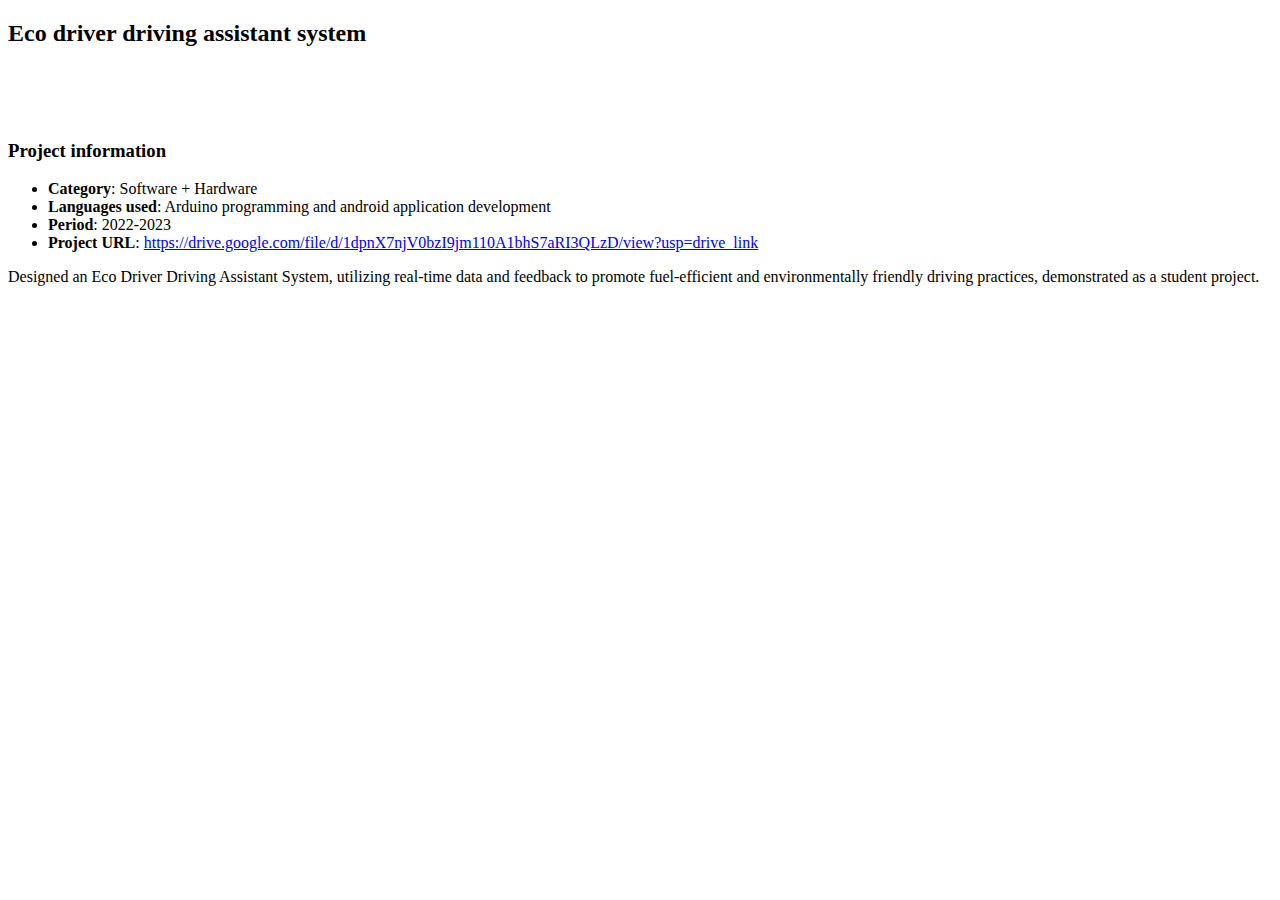
==== portfoilo_details_4.html @ 35040abf "Add files via upload" ====
<!DOCTYPE html>
<html lang="en">

<head>
  <meta charset="utf-8">
  <meta content="width=device-width, initial-scale=1.0" name="viewport">

  <title>Portfolio Details - Personal Bootstrap Template</title>
  <meta content="" name="description">
  <meta content="" name="keywords">

  <!-- Favicons -->
  <link href="assets/img/favicon.png" rel="icon">
  <link href="assets/img/apple-touch-icon.png" rel="apple-touch-icon">

  <!-- Google Fonts -->
  <link href="https://fonts.googleapis.com/css?family=Open+Sans:300,300i,400,400i,600,600i,700,700i|Raleway:300,300i,400,400i,500,500i,600,600i,700,700i|Poppins:300,300i,400,400i,500,500i,600,600i,700,700i" rel="stylesheet">

  <!-- Vendor CSS Files -->
  <link href="assets/vendor/bootstrap/css/bootstrap.min.css" rel="stylesheet">
  <link href="assets/vendor/bootstrap-icons/bootstrap-icons.css" rel="stylesheet">
  <link href="assets/vendor/boxicons/css/boxicons.min.css" rel="stylesheet">
  <link href="assets/vendor/glightbox/css/glightbox.min.css" rel="stylesheet">
  <link href="assets/vendor/remixicon/remixicon.css" rel="stylesheet">
  <link href="assets/vendor/swiper/swiper-bundle.min.css" rel="stylesheet">

  <!-- Template Main CSS File -->
  <link href="assets/css/style.css" rel="stylesheet">

  <!-- =======================================================
  * Template Name: Personal
  * Updated: Jul 27 2023 with Bootstrap v5.3.1
  * Template URL: https://bootstrapmade.com/personal-free-resume-bootstrap-template/
  * Author: BootstrapMade.com
  * License: https://bootstrapmade.com/license/
  ======================================================== -->
</head>

<body>

  <main id="main">

    <!-- ======= Portfolio Details ======= -->
    <div id="portfolio-details" class="portfolio-details">
      <div class="container">

        <div class="row">

          <div class="col-lg-8">
            <h2 class="portfolio-title">Eco driver driving assistant system</h2>

            <div class="portfolio-details-slider swiper">
              <div class="swiper-wrapper align-items-center">

                <div class="swiper-slide">
                  <img src="assets\img\portfolio\eco_2.jpg" alt="">
                </div>

                <div class="swiper-slide">
                  <img src="assets\img\portfolio\eco_3.jpg" alt="">
                </div>

                <div class="swiper-slide">
                  <img src="assets\img\portfolio\Eco-driving.jpg" alt="">
                </div>

              </div>
              <div class="swiper-pagination"></div>
            </div>

          </div>

          <div class="col-lg-4 portfolio-info">
            <h3>Project information</h3>
            <ul>
              <li><strong>Category</strong>: Software + Hardware</li>
              <li><strong>Languages used</strong>: Arduino programming and android application development</li>
              <li><strong>Period</strong>: 2022-2023</li>
              <li><strong>Project URL</strong>: <a href="#">https://drive.google.com/file/d/1dpnX7njV0bzI9jm110A1bhS7aRI3QLzD/view?usp=drive_link</a></li>
            </ul>

            <p>
                Designed an Eco Driver Driving Assistant System, utilizing real-time data and feedback to promote fuel-efficient and environmentally friendly driving practices, demonstrated as a student project.
            </p>
          </div>

        </div>

      </div>
    </div><!-- End Portfolio Details -->

  </main><!-- End #main -->



  <!-- Vendor JS Files -->
  <script src="assets/vendor/purecounter/purecounter_vanilla.js"></script>
  <script src="assets/vendor/bootstrap/js/bootstrap.bundle.min.js"></script>
  <script src="assets/vendor/glightbox/js/glightbox.min.js"></script>
  <script src="assets/vendor/isotope-layout/isotope.pkgd.min.js"></script>
  <script src="assets/vendor/swiper/swiper-bundle.min.js"></script>
  <script src="assets/vendor/waypoints/noframework.waypoints.js"></script>
  <script src="assets/vendor/php-email-form/validate.js"></script>

  <!-- Template Main JS File -->
  <script src="assets/js/main.js"></script>

</body>

</html>
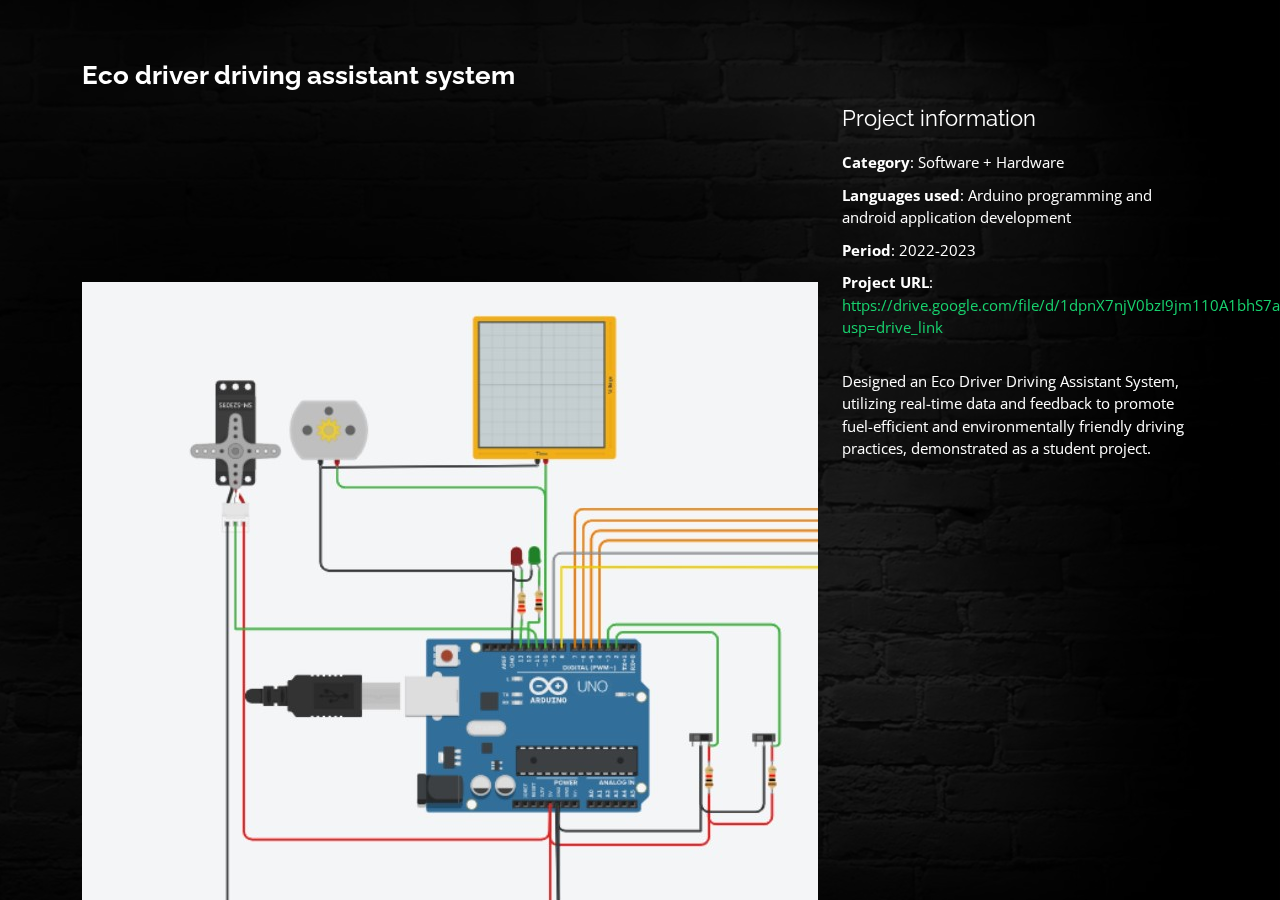
==== commit c7abf532: "Update portfoilo_details_4.html" ====
--- a/portfoilo_details_4.html
+++ b/portfoilo_details_4.html
@@ -10,22 +10,22 @@
   <meta content="" name="keywords">
 
   <!-- Favicons -->
-  <link href="assets/img/favicon.png" rel="icon">
-  <link href="assets/img/apple-touch-icon.png" rel="apple-touch-icon">
+  <link href="assets_1/img/favicon.png" rel="icon">
+  <link href="assets_1/img/apple-touch-icon.png" rel="apple-touch-icon">
 
   <!-- Google Fonts -->
   <link href="https://fonts.googleapis.com/css?family=Open+Sans:300,300i,400,400i,600,600i,700,700i|Raleway:300,300i,400,400i,500,500i,600,600i,700,700i|Poppins:300,300i,400,400i,500,500i,600,600i,700,700i" rel="stylesheet">
 
   <!-- Vendor CSS Files -->
-  <link href="assets/vendor/bootstrap/css/bootstrap.min.css" rel="stylesheet">
-  <link href="assets/vendor/bootstrap-icons/bootstrap-icons.css" rel="stylesheet">
-  <link href="assets/vendor/boxicons/css/boxicons.min.css" rel="stylesheet">
-  <link href="assets/vendor/glightbox/css/glightbox.min.css" rel="stylesheet">
-  <link href="assets/vendor/remixicon/remixicon.css" rel="stylesheet">
-  <link href="assets/vendor/swiper/swiper-bundle.min.css" rel="stylesheet">
+  <link href="assets_1/vendor/bootstrap/css/bootstrap.min.css" rel="stylesheet">
+  <link href="assets_1/vendor/bootstrap-icons/bootstrap-icons.css" rel="stylesheet">
+  <link href="assets_1/vendor/boxicons/css/boxicons.min.css" rel="stylesheet">
+  <link href="assets_1/vendor/glightbox/css/glightbox.min.css" rel="stylesheet">
+  <link href="assets_1/vendor/remixicon/remixicon.css" rel="stylesheet">
+  <link href="assets_1/vendor/swiper/swiper-bundle.min.css" rel="stylesheet">
 
   <!-- Template Main CSS File -->
-  <link href="assets/css/style.css" rel="stylesheet">
+  <link href="assets_1/css/style.css" rel="stylesheet">
 
   <!-- =======================================================
   * Template Name: Personal
@@ -53,15 +53,15 @@
               <div class="swiper-wrapper align-items-center">
 
                 <div class="swiper-slide">
-                  <img src="assets\img\portfolio\eco_2.jpg" alt="">
+                  <img src="assets_1\img\portfolio\eco_2.jpg" alt="">
                 </div>
 
                 <div class="swiper-slide">
-                  <img src="assets\img\portfolio\eco_3.jpg" alt="">
+                  <img src="assets_1\img\portfolio\eco_3.jpg" alt="">
                 </div>
 
                 <div class="swiper-slide">
-                  <img src="assets\img\portfolio\Eco-driving.jpg" alt="">
+                  <img src="assets_1\img\portfolio\Eco-driving.jpg" alt="">
                 </div>
 
               </div>
@@ -94,17 +94,17 @@
 
 
   <!-- Vendor JS Files -->
-  <script src="assets/vendor/purecounter/purecounter_vanilla.js"></script>
-  <script src="assets/vendor/bootstrap/js/bootstrap.bundle.min.js"></script>
-  <script src="assets/vendor/glightbox/js/glightbox.min.js"></script>
-  <script src="assets/vendor/isotope-layout/isotope.pkgd.min.js"></script>
-  <script src="assets/vendor/swiper/swiper-bundle.min.js"></script>
-  <script src="assets/vendor/waypoints/noframework.waypoints.js"></script>
-  <script src="assets/vendor/php-email-form/validate.js"></script>
+  <script src="assets_1/vendor/purecounter/purecounter_vanilla.js"></script>
+  <script src="assets_1/vendor/bootstrap/js/bootstrap.bundle.min.js"></script>
+  <script src="assets_1/vendor/glightbox/js/glightbox.min.js"></script>
+  <script src="assets_1/vendor/isotope-layout/isotope.pkgd.min.js"></script>
+  <script src="assets_1/vendor/swiper/swiper-bundle.min.js"></script>
+  <script src="assets_1/vendor/waypoints/noframework.waypoints.js"></script>
+  <script src="assets_1/vendor/php-email-form/validate.js"></script>
 
   <!-- Template Main JS File -->
-  <script src="assets/js/main.js"></script>
+  <script src="assets_1/js/main.js"></script>
 
 </body>
 
-</html>+</html>
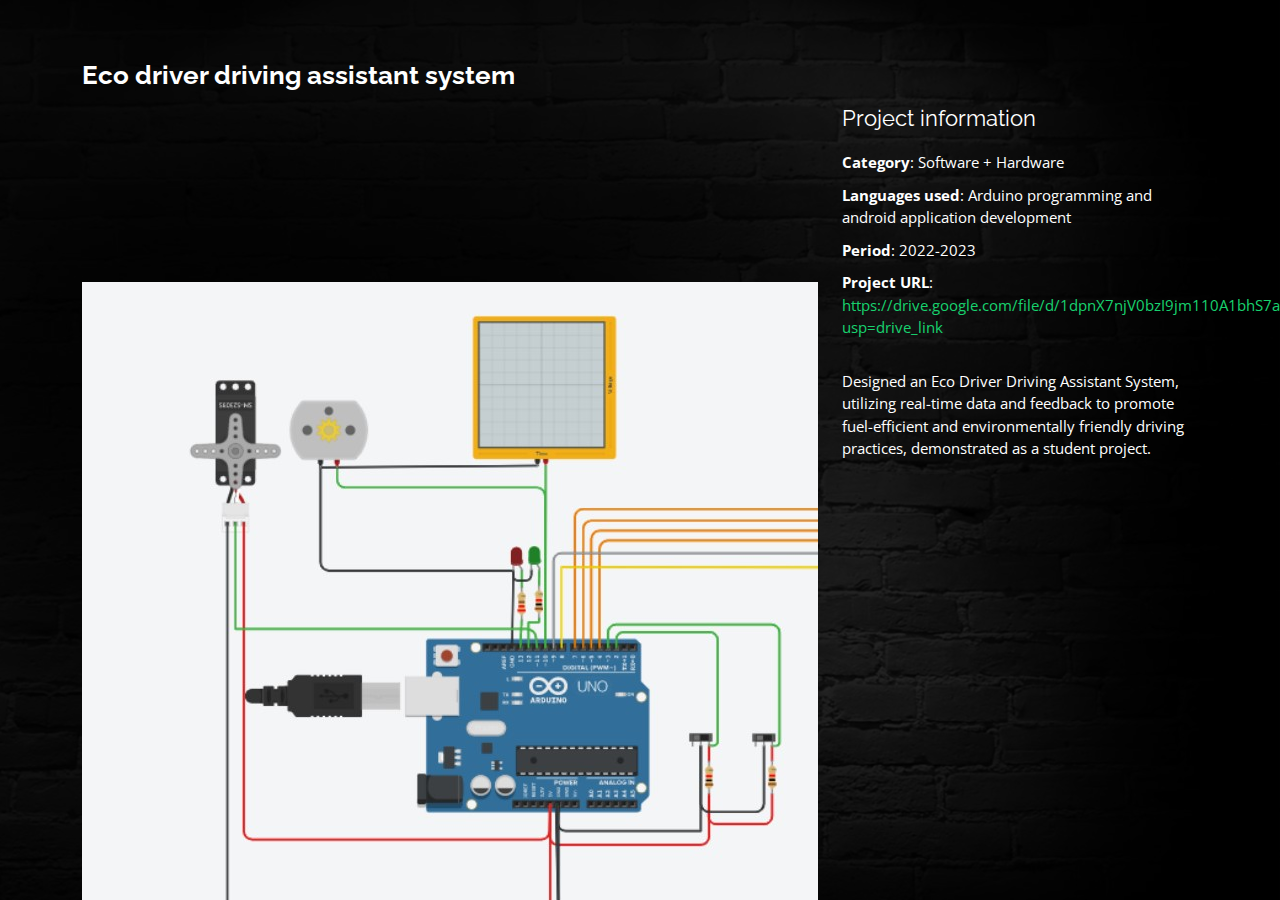
==== commit 3af4c48a: "Update portfoilo_details_4.html" ====
--- a/portfoilo_details_4.html
+++ b/portfoilo_details_4.html
@@ -5,13 +5,13 @@
   <meta charset="utf-8">
   <meta content="width=device-width, initial-scale=1.0" name="viewport">
 
-  <title>Portfolio Details - Personal Bootstrap Template</title>
+  <title>Madupu Srilekha</title>
   <meta content="" name="description">
   <meta content="" name="keywords">
 
   <!-- Favicons -->
-  <link href="assets_1/img/favicon.png" rel="icon">
-  <link href="assets_1/img/apple-touch-icon.png" rel="apple-touch-icon">
+  <link href="assets_1/img/cropped-s-favicon.png" rel="icon">
+  <link href="assets_1/img/cropped-s-favicon.png" rel="apple-touch-icon">
 
   <!-- Google Fonts -->
   <link href="https://fonts.googleapis.com/css?family=Open+Sans:300,300i,400,400i,600,600i,700,700i|Raleway:300,300i,400,400i,500,500i,600,600i,700,700i|Poppins:300,300i,400,400i,500,500i,600,600i,700,700i" rel="stylesheet">
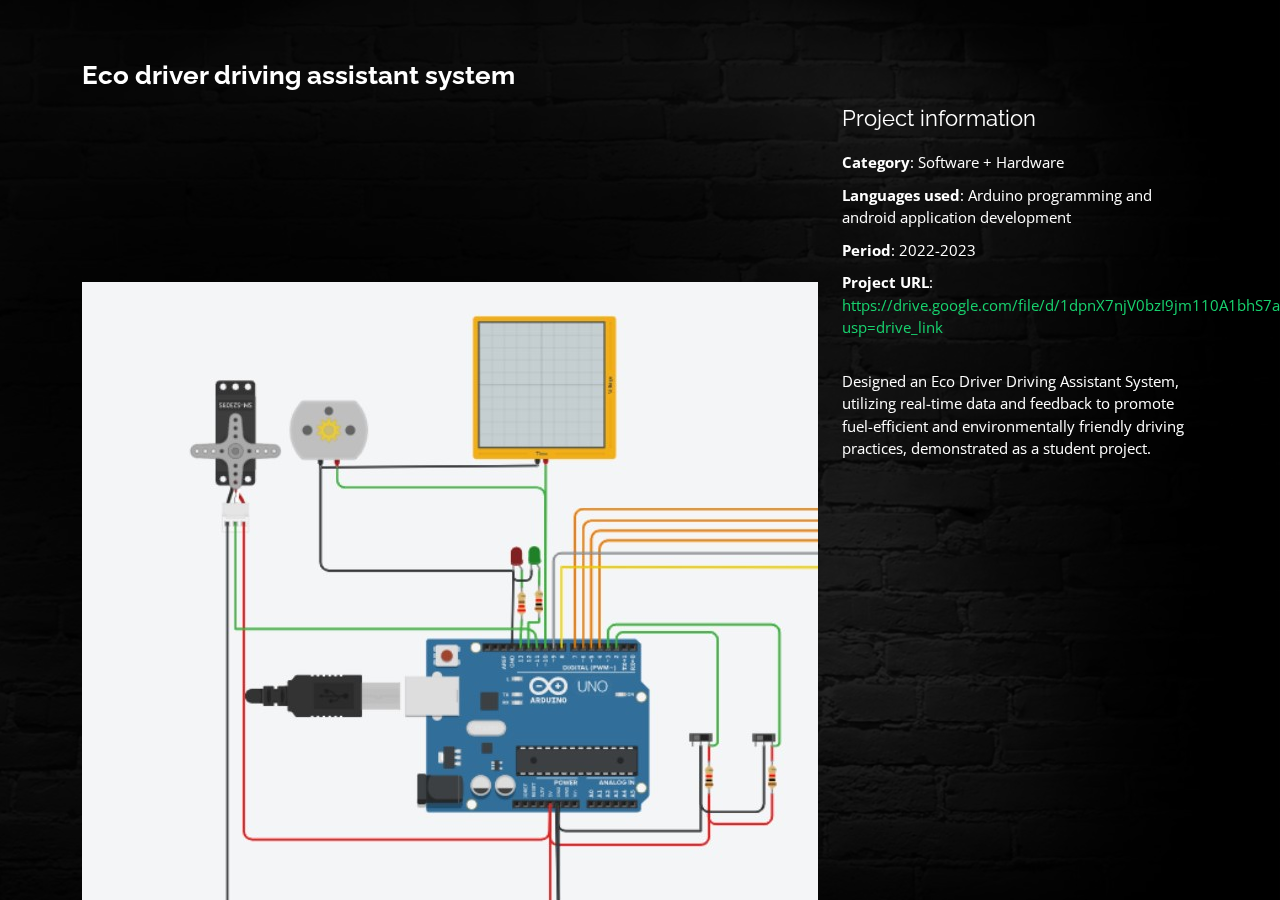
==== commit 0c0ea10d: "Update portfoilo_details_4.html" ====
--- a/portfoilo_details_4.html
+++ b/portfoilo_details_4.html
@@ -11,7 +11,7 @@
 
   <!-- Favicons -->
   <link href="assets_1/img/cropped-s-favicon.png" rel="icon">
-  <link href="assets_1/img/cropped-s-favicon.png" rel="apple-touch-icon">
+  
 
   <!-- Google Fonts -->
   <link href="https://fonts.googleapis.com/css?family=Open+Sans:300,300i,400,400i,600,600i,700,700i|Raleway:300,300i,400,400i,500,500i,600,600i,700,700i|Poppins:300,300i,400,400i,500,500i,600,600i,700,700i" rel="stylesheet">
